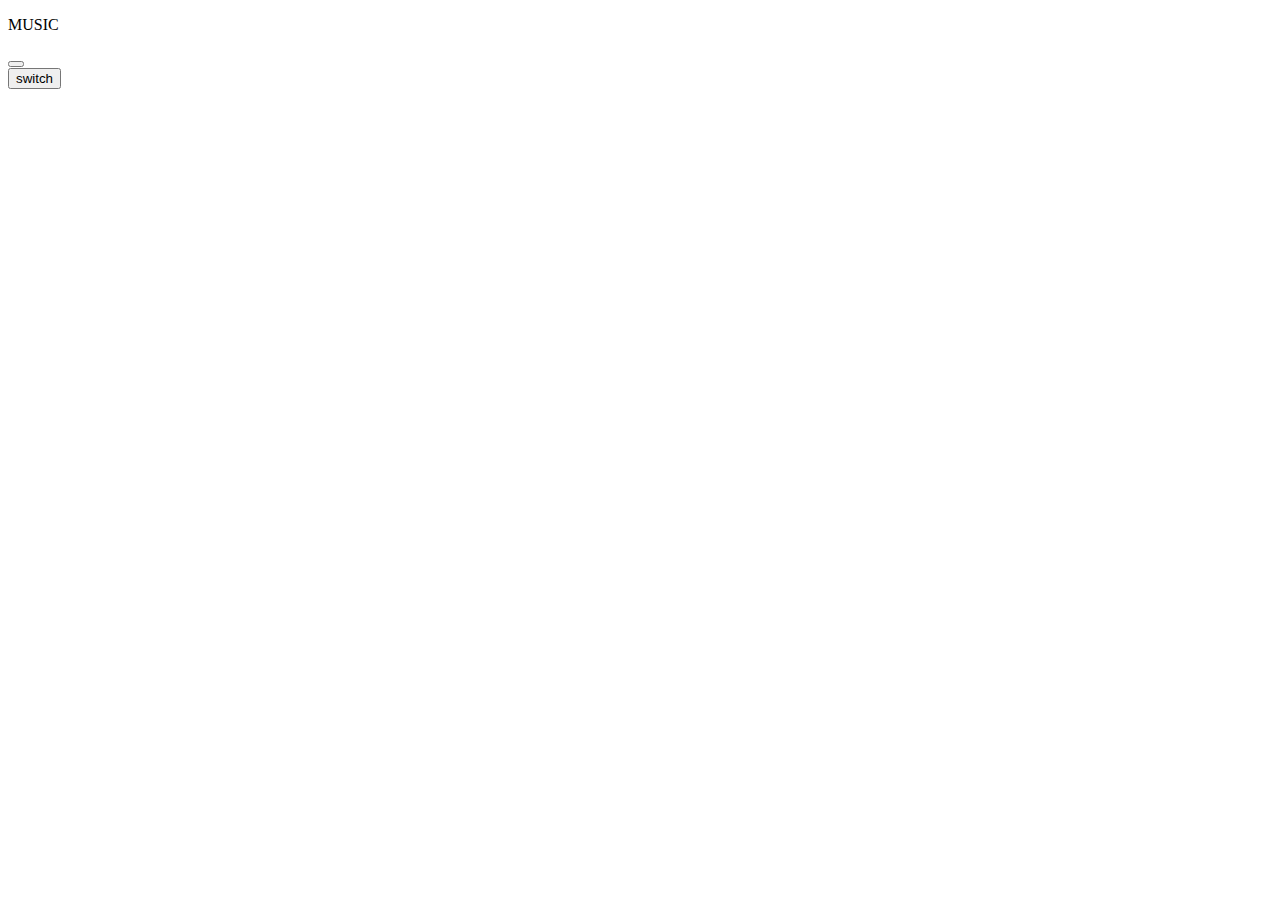
==== index.html @ 5e54f35f "Update and rename index to index.html" ====
<!DOCTYPE html>
<head>
	<title>Music</title>
    <link rel="stylesheet" type="text/css" href="css/main.css">
    <script src="js/jquery-3.3.1.min.js"></script>
	<script src="js/script.js"></script>
	<script src="js/howler.js"></script>
	<link href="https://fonts.googleapis.com/css?family=Noto+Sans" rel="stylesheet">
</head>

<body>
	<div id="back"></div>
	<p id="title">
		MUSIC
	</p>

	<div id="image">
		<div id="cover"></div>
		<button id="control"></button>
	</div>

	<button id="switch">
		<span>switch</span>
	</button>
	
</body>


</html>
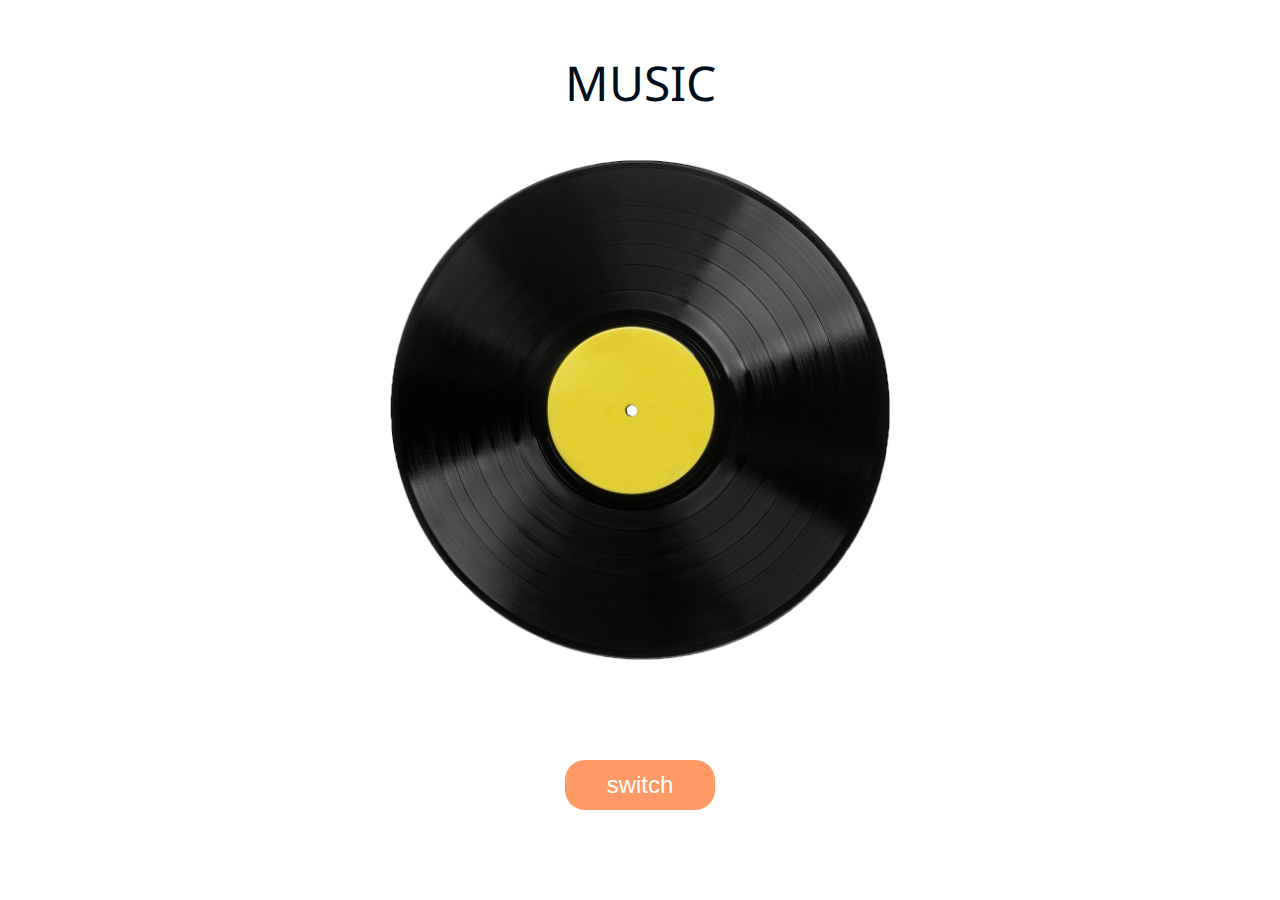
==== commit 606689de: "index" ====
--- a/index.html
+++ b/index.html
@@ -26,4 +26,4 @@
 </body>
 
 
-</html>
+</html>--- a/css/main.css
+++ b/css/main.css
@@ -0,0 +1,112 @@
+body,html, .main{
+	height: 100%;
+	margin: 0px;
+	font-family: 'Noto Sans', sans-serif;
+}
+
+#back{
+	position: absolute;
+	display: block;
+	min-width: 100%;
+	min-height: 100vh;
+	z-index: -1;
+	background-color: white;
+}
+
+p{
+	margin: 0px;
+}
+
+#title{
+	position: absolute;
+	top: 50px;
+	left: 50%;
+	transform: translate(-50%);
+	display: block;
+	text-align: center;
+	font-size: 48px;
+	color: #000d1a;
+	/*z-index: 0;*/
+}
+
+#image{
+	/*display: block;*/
+}
+
+#cover{
+	position: absolute;
+	margin-top: 160px;
+	left: 50%;
+	transform: translate(-50%);
+	width: 500px;
+	height: 500px;
+	background: url("image/album.png");
+	background-size: 500px 500px;
+	border-radius: 10px;
+	z-index: 0;
+}
+
+#control{
+	position: absolute;
+	margin-top: 10px;
+	left: 50%;
+	transform: translate(-50%);
+	width: 500px;
+	height: 500px;
+	background: url("image/pause.png");
+	background-size: 500px 500px;
+	opacity: 0;
+	z-index: 1;
+	transition: opacity 0.5s;
+	display: none;
+}
+
+#control:hover{
+	opacity: 0.8;
+}
+
+#switch{
+	position: absolute;
+	/*z-index: 1;*/
+	display: block;
+	left: 50%;
+	bottom: 90px;
+	transform: translate(-50%);
+	margin-top: 50px;
+	/*margin: 50px auto 0px;*/
+	font-size: 24px;
+	text-align: center;
+	background-color: #ff9966;
+	border-radius: 20px;
+	width: 150px;
+	height: 50px;
+	border: none;
+	color: white;
+	transition: all 0.5s;
+	cursor: pointer;
+}
+
+#switch span {
+  cursor: pointer;
+  display: inline-block;
+  position: relative;
+  transition: 0.5s;
+}
+
+#switch span:after {
+  content: '\00bb';
+  position: absolute;
+  opacity: 0;
+  top: 0;
+  right: -20px;
+  transition: 0.5s;
+}
+
+#switch:hover span {
+  padding-right: 25px;
+}
+
+#switch:hover span:after {
+  opacity: 1;
+  right: 0;
+}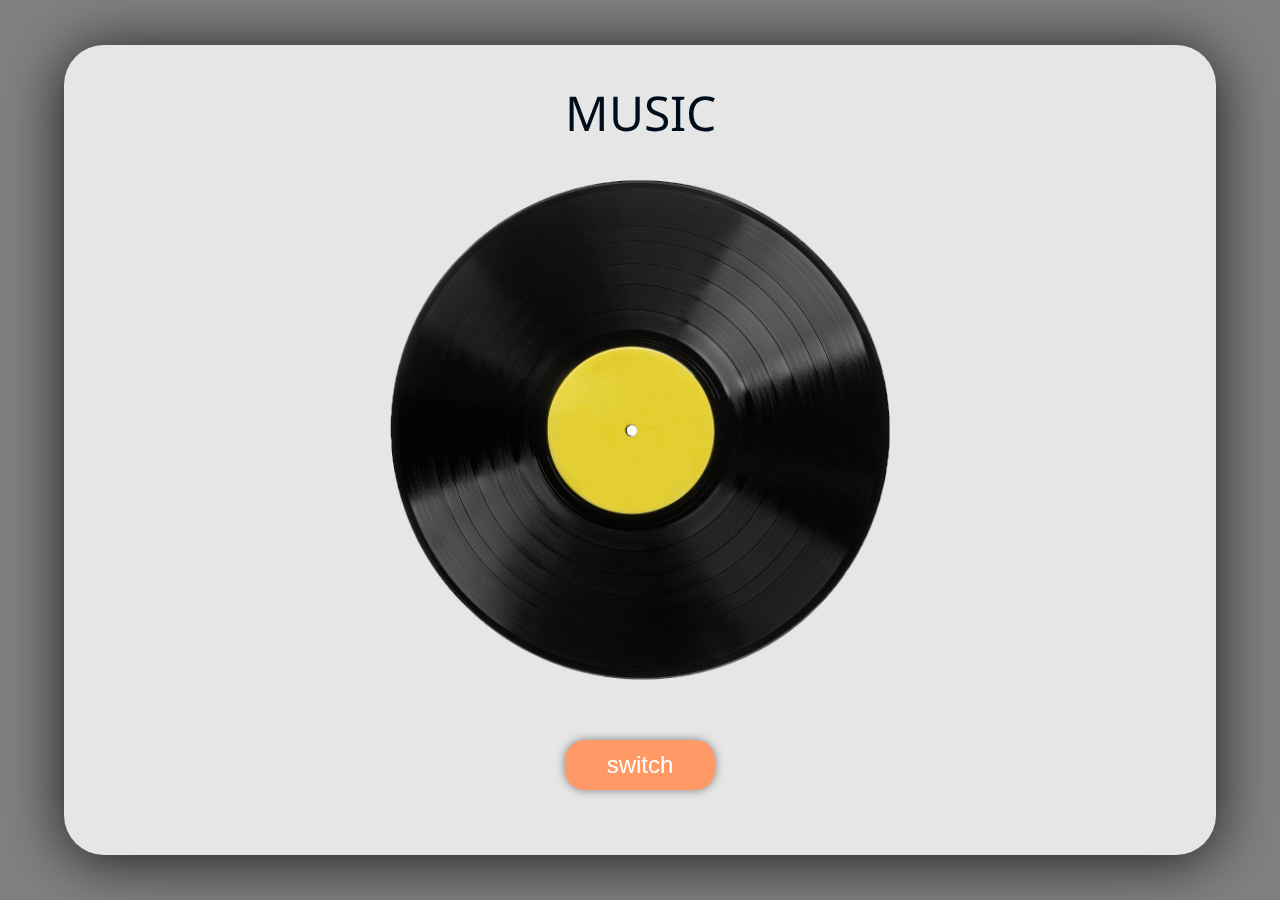
==== commit ae24b787: "edition" ====
--- a/index.html
+++ b/index.html
@@ -3,13 +3,12 @@
 	<title>Music</title>
     <link rel="stylesheet" type="text/css" href="css/main.css">
     <script src="js/jquery-3.3.1.min.js"></script>
-	<script src="js/script.js"></script>
 	<script src="js/howler.js"></script>
 	<link href="https://fonts.googleapis.com/css?family=Noto+Sans" rel="stylesheet">
 </head>
 
 <body>
-	<div id="back"></div>
+	<button id="back"></button>
 	<p id="title">
 		MUSIC
 	</p>
@@ -22,8 +21,12 @@
 	<button id="switch">
 		<span>switch</span>
 	</button>
+	<img id="bg" style="width: 100%" src=''>
+
+	
 	
 </body>
 
+	<script src="js/script.js"></script>
 
 </html>--- a/css/main.css
+++ b/css/main.css
@@ -2,15 +2,32 @@
 	height: 100%;
 	margin: 0px;
 	font-family: 'Noto Sans', sans-serif;
+	
+}
+
+body{
+	background-color: #808080;
+	overflow: hidden;
 }
 
 #back{
-	position: absolute;
+	position: fixed;
 	display: block;
-	min-width: 100%;
-	min-height: 100vh;
-	z-index: -1;
+	min-width: 90%;
+	min-height: 90vh;
+	left:5%;
+	top: 5vh;
+	z-index: 0;
 	background-color: white;
+	border-radius: 40px;
+	box-shadow: 0px 5px 60px black;
+	border-width: 0px;
+	opacity: 0.8;
+}
+
+#back:active{
+	transform: scale(0.99, 0.99);
+	box-shadow: 0px 5px 30px black;
 }
 
 p{
@@ -19,7 +36,7 @@
 
 #title{
 	position: absolute;
-	top: 50px;
+	top: 80px;
 	left: 50%;
 	transform: translate(-50%);
 	display: block;
@@ -35,7 +52,7 @@
 
 #cover{
 	position: absolute;
-	margin-top: 160px;
+	margin-top: 180px;
 	left: 50%;
 	transform: translate(-50%);
 	width: 500px;
@@ -43,7 +60,7 @@
 	background: url("image/album.png");
 	background-size: 500px 500px;
 	border-radius: 10px;
-	z-index: 0;
+	z-index: 1;
 }
 
 #control{
@@ -56,7 +73,7 @@
 	background: url("image/pause.png");
 	background-size: 500px 500px;
 	opacity: 0;
-	z-index: 1;
+	z-index: 2;
 	transition: opacity 0.5s;
 	display: none;
 }
@@ -70,7 +87,7 @@
 	/*z-index: 1;*/
 	display: block;
 	left: 50%;
-	bottom: 90px;
+	bottom: 110px;
 	transform: translate(-50%);
 	margin-top: 50px;
 	/*margin: 50px auto 0px;*/
@@ -86,27 +103,42 @@
 	cursor: pointer;
 }
 
-#switch span {
-  cursor: pointer;
-  display: inline-block;
-  position: relative;
-  transition: 0.5s;
+#switch{
+	box-shadow: 0px 0px 10px #808080;
 }
 
-#switch span:after {
-  content: '\00bb';
-  position: absolute;
-  opacity: 0;
-  top: 0;
-  right: -20px;
-  transition: 0.5s;
+
+
+span {
+ 	cursor: pointer;
+ 	display: inline-block;
+	position: relative;
+ 	transition: 0.5s;
+
+}
+
+span:after {
+ 	content: '\00bb';
+  	position: absolute;
+ 	opacity: 0;
+  	top: 0;
+  	right: -20px;
+  	transition: 0.5s;
 }
 
 #switch:hover span {
-  padding-right: 25px;
+  	padding-right: 25px;
 }
 
 #switch:hover span:after {
   opacity: 1;
   right: 0;
-}+}
+
+#switch:active{
+	/*transform: scale(0.99, 0.99);*/
+	box-shadow: 0px 0px 0px #808080;
+	transition: 0s;
+}
+
+
